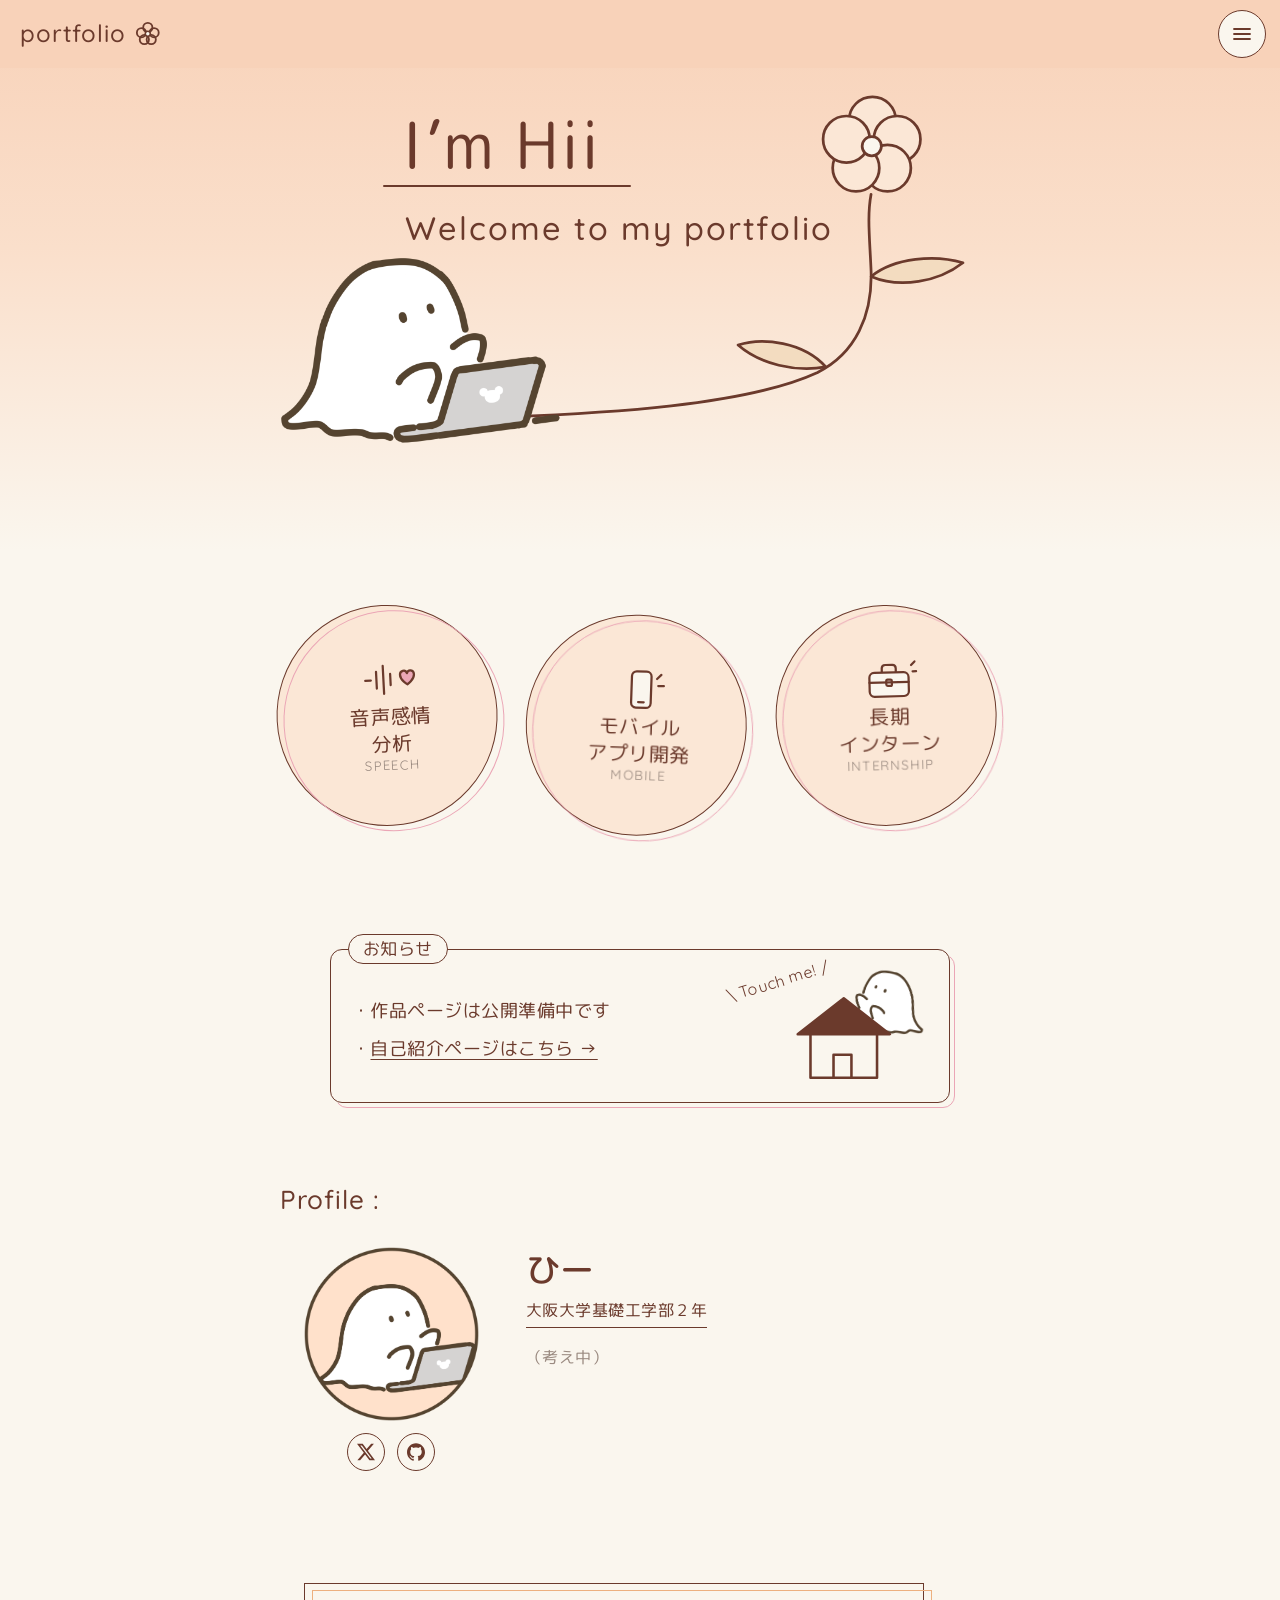
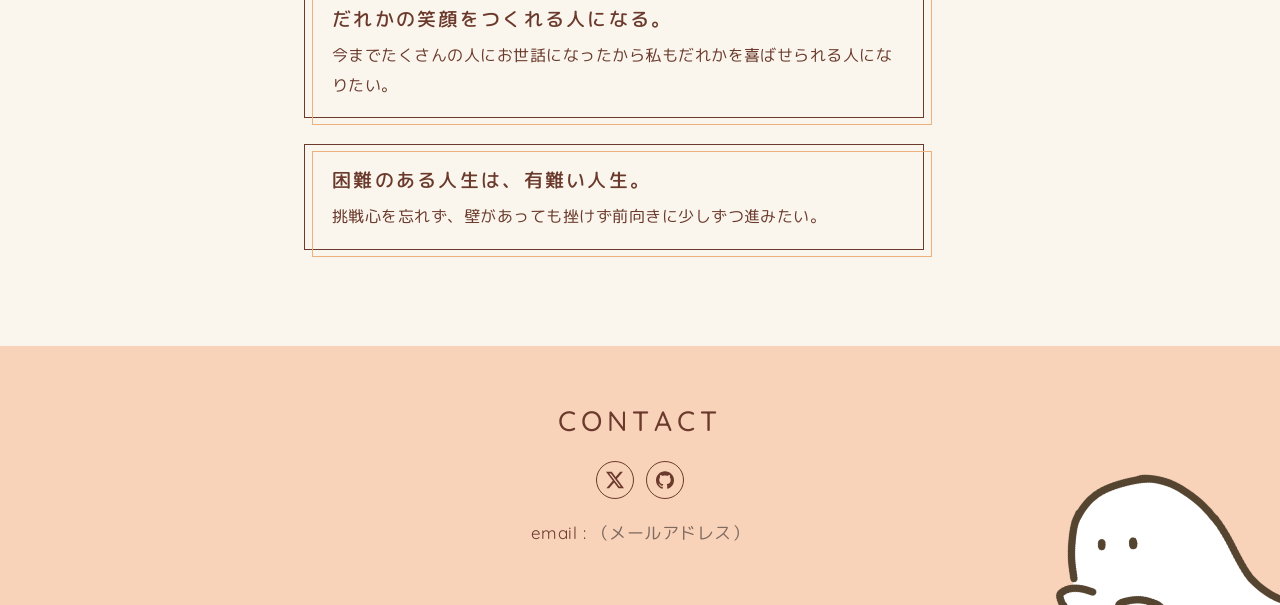
==== index.html @ 0ba8f060 "ポートフォリオサイトを追加" ====
<!doctype html>
<html lang="ja">
<head>
<meta charset="utf-8">
<meta name="viewport" content="width=device-width,initial-scale=1,viewport-fit=cover">
<title>Hii's portfolio</title>
<meta name="description" content="大学生ひーのポートフォリオです">
<link rel="preconnect" href="https://fonts.googleapis.com">
<link rel="preconnect" href="https://fonts.gstatic.com" crossorigin>
<link href="https://fonts.googleapis.com/css2?family=M+PLUS+Rounded+1c:wght@400;500&family=Quicksand:wght@400;500;700&display=swap" rel="stylesheet">
<link rel="stylesheet" href="css/style.css?v=20261107p">
</head>
<body>

<!-- ハンバーガーメニュー -->
<nav class="menu" aria-label="メニュー">
  <button class="menu-btn" type="button" aria-expanded="false" aria-controls="menu-list" aria-label="メニューを開く">
    <svg viewBox="0 0 24 24" aria-hidden="true"><path class="menu-btn-open" d="M4 7 H20 M4 12 H20 M4 17 H20"/><path class="menu-btn-close" d="M6 6 L18 18 M18 6 L6 18"/></svg>
  </button>
  <ul class="menu-list" id="menu-list" hidden>
    <li><a href="index.html" aria-current="page">Top</a></li>
    <li><a href="about.html">About me</a></li>
    <li class="menu-contact"><a href="#contact">Contact</a></li>
  </ul>
</nav>

<!-- ページトップ-->
<header class="page-top">
  <div class="topbar">
    <a class="title" href="index.html">portfolio
      <svg viewBox="0 0 24 24" aria-hidden="true"><g fill="none" stroke="#6B3A2C" stroke-width="1.6"><circle cx="12" cy="6.5" r="4"/><circle cx="17.5" cy="11" r="4"/><circle cx="15" cy="17" r="4"/><circle cx="9" cy="17" r="4"/><circle cx="6.5" cy="11" r="4"/></g><circle cx="12" cy="12" r="2.2" fill="#FAF6EE" stroke="#6B3A2C" stroke-width="1.4"/></svg>
    </a>
  </div>
  <div class="wrapper">
    <div class="page-top-box">
      <svg viewBox="0 0 525 300" aria-hidden="true">
        <!-- 茎 -->
        <path class="draw-line" pathLength="1" style="--d:1.6s;--w:.3s" d="M30 228 C 40 250, 80 258, 150 255 C 240 252, 340 246, 392 222 C 420 208, 432 180, 431 148 C 430 124, 428 108, 431 92"/>
        <!-- 葉 -->
        <path class="leaf" pathLength="1" style="--w:1.4s" d="M431 152 C 448 138, 478 136, 498 142 C 480 156, 452 161, 431 152 Z"/>
        <path class="leaf" pathLength="1" style="--w:1.15s" d="M398 218 C 382 200, 352 196, 334 202 C 350 216, 376 222, 398 218 Z"/>
        <!-- 花びら -->
        <circle class="petal" pathLength="1" style="--w:1.75s" cx="432" cy="38" r="17"/>
        <circle class="petal" pathLength="1" style="--w:1.9s" cx="450" cy="52" r="17"/>
        <circle class="petal" pathLength="1" style="--w:2.05s" cx="443" cy="73" r="17"/>
        <circle class="petal" pathLength="1" style="--w:2.2s" cx="420" cy="73" r="17"/>
        <circle class="petal" pathLength="1" style="--w:2.35s" cx="413" cy="52" r="17"/>
        <circle class="petal" pathLength="1" style="--w:2.55s;fill:#FAF6EE" cx="431.5" cy="57" r="7"/>
      </svg>
      <img class="top-ghost" src="images/ghost/normal_ghost.png" alt="パソコンをうつおばけ" width="924" height="614">
      <h1><span class="t1">I’m Hii</span> <span class="t2">Welcome to my portfolio</span></h1>
    </div>
  </div>
</header>

<main>
  <!-- 今やっていること -->
  <section aria-label="今やっていること">
    <div class="wrapper">
      <div class="rings">
        <div class="ring"><p><svg class="icon-in-circle" viewBox="0 0 40 28" aria-hidden="true"><path d="M3 14 H7 M11 8 V20 M16 4 V24 M21 10 V18"/><path d="M28 11 C28 8, 32 7, 33 10 C34 7, 38 8, 38 11 C38 15, 33 18, 33 18 C33 18, 28 15, 28 11 Z" class="filled-color"/></svg>音声感情<br>分析<small>SPEECH</small></p></div>
        <div class="ring"><p><svg class="icon-in-circle" viewBox="0 0 40 28" aria-hidden="true"><rect x="13" y="1" width="14" height="26" rx="3.5" class="filled-color"/><path d="M18 23 H22"/><path d="M31 6 L34 3 M32 11 H36"/></svg>モバイル<br>アプリ開発<small>MOBILE</small></p></div>
        <div class="ring"><p><svg class="icon-in-circle" viewBox="0 0 40 28" aria-hidden="true"><path d="M15 9 V6 C15 4.5, 16 3.5, 17.5 3.5 H22.5 C24 3.5, 25 4.5, 25 6 V9"/><rect x="6" y="9" width="28" height="17" rx="3.5" class="filled-color"/><path d="M6 16 H34"/><rect x="18" y="14" width="4" height="4.5" rx="1"/><path d="M36 4 L38.5 1.5 M37 8.5 H39.5"/></svg>長期<br><span class="order">インターン</span><small>INTERNSHIP</small></p></div>
      </div>
    </div>
  </section>

  <!-- お知らせ -->
  <div class="notice-wrap">
    <div class="wrapper">
      <aside class="notice" aria-label="お知らせ">
        <span class="notice-tag">お知らせ</span>
        <ul>
          <li>作品ページは公開準備中です</li>
          <li><a href="about.html">自己紹介ページはこちら →</a></li>
        </ul>
        <a class="house" href="about.html" aria-label="About me を見る">
          <em>\ Touch me! /</em>
          <img src="images/ghost/normal_withoutCP_ghost.png" alt="" width="835" height="614">
          <svg viewBox="0 0 100 80" aria-hidden="true">
            <!-- 家-->
            <path class="wall" d="M16 40 L16 74 L68 74 L68 40 Z"/>
            <path d="M6 40 L42 12 L78 40 Z" fill="#6B3A2C" stroke="#6B3A2C" stroke-width="2" stroke-linejoin="round"/>
            <g fill="none" stroke="#6B3A2C" stroke-width="2" stroke-linecap="round" stroke-linejoin="round">
              <path d="M16 40 L16 74 L68 74 L68 40"/>
              <path d="M34 74 L34 56 L48 56 L48 74"/>
            </g>
          </svg>
        </a>
      </aside>
    </div>
  </div>

  <!-- Profile -->
  <section aria-labelledby="pf">
    <div class="wrapper">
      <h2 class="label" id="pf">Profile :</h2>
      <div class="profile">
        <div class="avatar-col">
          <div class="avatar"><img src="images/ghost/icon_ghost.png" alt="" width="973" height="973"></div>
          <div class="icons">
            <a class="icon" href="#" aria-label="X"><svg viewBox="0 0 24 24" aria-hidden="true"><path d="M18.901 1.153h3.68l-8.04 9.19L24 22.846h-7.406l-5.8-7.584-6.638 7.584H.474l8.6-9.83L0 1.154h7.594l5.243 6.932ZM17.61 20.644h2.039L6.486 3.24H4.298Z"/></svg></a>
            <a class="icon" href="#" aria-label="GitHub"><svg viewBox="0 0 24 24" aria-hidden="true"><path d="M12 .297c-6.63 0-12 5.373-12 12 0 5.303 3.438 9.8 8.205 11.385.6.113.82-.258.82-.577 0-.285-.01-1.04-.015-2.04-3.338.724-4.042-1.61-4.042-1.61C4.422 18.07 3.633 17.7 3.633 17.7c-1.087-.744.084-.729.084-.729 1.205.084 1.838 1.236 1.838 1.236 1.07 1.835 2.809 1.305 3.495.998.108-.776.417-1.305.76-1.605-2.665-.3-5.466-1.332-5.466-5.93 0-1.31.465-2.38 1.235-3.22-.135-.303-.54-1.523.105-3.176 0 0 1.005-.322 3.3 1.23.96-.267 1.98-.399 3-.405 1.02.006 2.04.138 3 .405 2.28-1.552 3.285-1.23 3.285-1.23.645 1.653.24 2.873.12 3.176.765.84 1.23 1.91 1.23 3.22 0 4.61-2.805 5.625-5.475 5.92.42.36.81 1.096.81 2.22 0 1.606-.015 2.896-.015 3.286 0 .315.21.69.825.57C20.565 22.092 24 17.592 24 12.297c0-6.627-5.373-12-12-12"/></svg></a>
          </div>
        </div>
        <div class="name">
          <h2>ひー</h2>
          <span class="school-name">大阪大学基礎工学部２年</span>
          <p class="placeholder">（考え中）</p>
        </div>
      </div>
    </div>
  </section>

  <!-- Works (枠のみ用意した)
  <section aria-labelledby="wk">
    <div class="wrapper">
      <h2 class="label" id="wk">Works :</h2>
      <ul class="works">
        <li class="work"><a href="#">
          <div class="shot"><span>（スクショ）</span></div>
          <div class="tags"><span class="cat placeholder">（分野）</span></div>
          <h3 class="placeholder">（作品名）</h3>
          <p class="placeholder">（説明）</p>
          <div class="tags"><span class="placeholder">（使った技術）</span></div>
        </a></li>
        <li class="work"><a href="#">
          <div class="shot" style="--bg:#F6E6CF"><span>（スクショ）</span></div>
          <div class="tags"><span class="cat placeholder">（分野）</span></div>
          <h3 class="placeholder">（作品名）</h3>
          <p class="placeholder">（説明）</p>
          <div class="tags"><span class="placeholder">（使った技術）</span></div>
        </a></li>
        <li class="work"><a href="#">
          <div class="shot" style="--bg:#F3E1E1"><span>（スクショ）</span></div>
          <div class="tags"><span class="cat placeholder">（分野）</span></div>
          <h3 class="placeholder">（作品名）</h3>
          <p class="placeholder">（説明）</p>
          <div class="tags"><span class="placeholder">（使った技術）</span></div>
        </a></li>
      </ul>
      <div class="more"><a href="#">ぜんぶ見る →</a></div>
    </div>
  </section>
  -->

  <!-- 大切にしていること -->
  <section class="beliefs-section" aria-label="大切にしていること">
    <div class="wrapper">
      <div class="beliefs">
        <div class="box"><h3>だれかの笑顔をつくれる人になる。</h3><p>今までたくさんの人にお世話になったから私もだれかを喜ばせられる人になりたい。</p></div>
        <div class="box"><h3>困難のある人生は、有難い人生。</h3><p>挑戦心を忘れず、壁があっても挫けず前向きに少しずつ進みたい。</p></div>
        <span class="scroll-sign" aria-hidden="true">scroll</span>
      </div>
    </div>
  </section>
</main>

<!-- CONTACT-->
<footer class="contact" id="contact">
  <div class="wrapper">
    <h2>CONTACT</h2>
    <div class="icons">
      <a class="icon" href="#" aria-label="X"><svg viewBox="0 0 24 24" aria-hidden="true"><path d="M18.901 1.153h3.68l-8.04 9.19L24 22.846h-7.406l-5.8-7.584-6.638 7.584H.474l8.6-9.83L0 1.154h7.594l5.243 6.932ZM17.61 20.644h2.039L6.486 3.24H4.298Z"/></svg></a>
      <a class="icon" href="#" aria-label="GitHub"><svg viewBox="0 0 24 24" aria-hidden="true"><path d="M12 .297c-6.63 0-12 5.373-12 12 0 5.303 3.438 9.8 8.205 11.385.6.113.82-.258.82-.577 0-.285-.01-1.04-.015-2.04-3.338.724-4.042-1.61-4.042-1.61C4.422 18.07 3.633 17.7 3.633 17.7c-1.087-.744.084-.729.084-.729 1.205.084 1.838 1.236 1.838 1.236 1.07 1.835 2.809 1.305 3.495.998.108-.776.417-1.305.76-1.605-2.665-.3-5.466-1.332-5.466-5.93 0-1.31.465-2.38 1.235-3.22-.135-.303-.54-1.523.105-3.176 0 0 1.005-.322 3.3 1.23.96-.267 1.98-.399 3-.405 1.02.006 2.04.138 3 .405 2.28-1.552 3.285-1.23 3.285-1.23.645 1.653.24 2.873.12 3.176.765.84 1.23 1.91 1.23 3.22 0 4.61-2.805 5.625-5.475 5.92.42.36.81 1.096.81 2.22 0 1.606-.015 2.896-.015 3.286 0 .315.21.69.825.57C20.565 22.092 24 17.592 24 12.297c0-6.627-5.373-12-12-12"/></svg></a>
    </div>
    <p class="mail">email : <span class="placeholder">（メールアドレス）</span></p>
  </div>
  <img class="contact-ghost" src="images/ghost/normal_withoutCP_ghost.png" alt="" width="835" height="614">
</footer>

<script src="js/scroll-hidden.js"></script>
<script src="js/menu.js"></script>
</body>
</html>
---- css/style.css ----
/* 共通 */
:root {
  color-scheme: light;

  --paper: #FAF6EE;
  --peach-soft: #FBE7D6;
  --beige: #F2E2C8;
  --top: #F8D2B9;
  --text: #6B3A2C;
  --mute: #9A8A80;
  --orange: #EDB07F;
  --pink: #EBA6B6;

  --f-jp: "M PLUS Rounded 1c", "Hiragino Sans", "Yu Gothic", system-ui, sans-serif;
  --f-latin: "Quicksand", var(--f-jp);

  --bar-h: 68px;
  --bar-fs: clamp(18px, calc(13px + 1.4vw), 24px);
}

* {
  box-sizing: border-box;
}

html {
  scroll-padding-top: var(--bar-h);
  scrollbar-width: none;
}
html::-webkit-scrollbar {
  display: none;
}

body {
  margin: 0;
  background: var(--paper);
  color: var(--text);
  font-family: var(--f-jp);
  font-size: 16px;
  line-height: 1.9;
  letter-spacing: .03em;
}

a {
  color: inherit;
}

img {
  max-width: 100%;
  height: auto;
}

:focus-visible {
  outline: 2px solid var(--text);
  outline-offset: 4px;
  border-radius: 4px;
}

.wrapper {
  max-width: 760px;
  margin: 0 auto;
  padding-left: max(20px, env(safe-area-inset-left, 0px));
  padding-right: max(20px, env(safe-area-inset-right, 0px));
}

section {
  padding-block: 56px;
}
@media (max-width: 600px) {
  section {
    padding-block: 36px;
  }
}

.label {
  margin: 0 0 22px;
  font-family: var(--f-latin);
  font-weight: 500;
  font-size: 26px;
  color: var(--text);
  letter-spacing: .04em;
}
@media (max-width: 1024px) {
  #pf,
  #hs,
  #it,
  #hb {
    padding-left: 12px;
  }
}

/* 仮 */
.placeholder {
  color: var(--mute);
}


.topbar {
  position: fixed;
  top: 0;
  left: 0;
  right: 0;
  z-index: 15;
  height: var(--bar-h);
  display: flex;
  align-items: center;
  padding-left: max(20px, env(safe-area-inset-left, 0px));
  padding-right: max(20px, env(safe-area-inset-right, 0px));
  background: var(--bar-bg, var(--paper));
}

.title {
  display: inline-flex;
  align-items: center;
  gap: .33em;
  font-family: var(--f-latin);
  font-size: var(--bar-fs);
  font-weight: 500;
  color: var(--text);
  text-decoration: none;
  letter-spacing: .04em;
}
.title svg {
  width: 1.15em;
  height: 1.15em;
}

.back-button {
  display: inline-block;
  margin: 0;
  font-family: var(--f-latin);
  font-size: var(--bar-fs);
  font-weight: 500;
  color: var(--text);
  text-decoration: none;
}
.back-button span {
  margin-right: .45em;
}


/* ハンバーガーメニュー */
.menu {
  position: fixed;
  top: max(10px, env(safe-area-inset-top, 0px));
  right: max(14px, env(safe-area-inset-right, 0px));
  z-index: 20;
}

.menu-btn {
  display: grid;
  place-items: center;
  width: 48px;
  height: 48px;
  padding: 0;
  border: 1.5px solid var(--text);
  border-radius: 50%;
  background: var(--paper);
  color: var(--text);
  cursor: pointer;
}
.menu-btn svg {
  width: 24px;
  height: 24px;
  fill: none;
  stroke: currentColor;
  stroke-width: 1.8;
  stroke-linecap: round;
}
.menu-btn .menu-btn-close,
.menu-btn[aria-expanded="true"] .menu-btn-open {
  display: none;
}
.menu-btn[aria-expanded="true"] .menu-btn-close {
  display: inline;
}

.menu-list {
  position: absolute;
  right: 0;
  top: calc(100% + 12px);
  min-width: 200px;
  margin: 0;
  padding: 12px 0;
  list-style: none;
  background: var(--paper);
  border: 1.5px solid var(--text);
}
.menu-list::after {
  content: "";
  position: absolute;
  inset: 0;
  z-index: -1;
  border: 1.5px solid var(--pink);
  translate: 7px 6px;
  pointer-events: none;
}
.menu-list a {
  display: block;
  padding: 8px 24px;
  font-family: var(--f-latin);
  font-size: 19px;
  font-weight: 500;
  color: var(--text);
  text-decoration: none;
  letter-spacing: .06em;
}
.menu-list a:hover {
  background: var(--peach-soft);
}
.menu-list a[aria-current="page"] {
  text-decoration: underline;
  text-underline-offset: 6px;
}
.menu-contact {
  margin-top: 8px;
  padding-top: 8px;
  border-top: 1px dashed var(--text);
}

/* アイコン */
.icons {
  display: flex;
  gap: 12px;
  justify-content: center;
  margin-top: 12px;
}
.icon {
  width: 38px;
  height: 38px;
  display: grid;
  place-items: center;
  border: 1.5px solid var(--text);
  border-radius: 50%;
  text-decoration: none;
}
.icon svg {
  width: 18px;
  height: 18px;
  fill: var(--text);
}

/* scroll。*/
.scroll-sign {
  display: none;
  writing-mode: vertical-rl;
  align-items: center;
  gap: 6px;
  font-family: var(--f-latin);
  font-size: 14px;
  color: var(--text);
  letter-spacing: .2em;
}
.scroll-sign.is-end {
  visibility: hidden;
}
.scroll-sign::after {
  content: "";
  width: 12px;
  height: 60px;
  background: no-repeat center / 100% 100% url("data:image/svg+xml,%3Csvg xmlns='http://www.w3.org/2000/svg' viewBox='0 0 12 60'%3E%3Cpath d='M6 1 V58 M1 52 L6 58 L11 52' fill='none' stroke='%236B3A2C' stroke-width='1.5' stroke-linecap='round' stroke-linejoin='round'/%3E%3C/svg%3E");
}
@media (max-width: 1024px) {
  .scroll-sign {
    display: flex;
    position: fixed;
    right: max(14px, env(safe-area-inset-right, 0px));
    bottom: max(16px, env(safe-area-inset-bottom, 0px));
    z-index: 10;
    pointer-events: none;
  }
}

/* CONTACT */
.contact {
  position: relative;
  overflow: hidden;
  padding-block: 48px 56px;
  background: var(--top);
  text-align: center;
}
.contact h2 {
  margin: 0 0 14px;
  font-family: var(--f-latin);
  font-weight: 500;
  font-size: 28px;
  color: var(--text);
  letter-spacing: .18em;
}
.contact .icons {
  margin: 0 0 18px;
}
.contact .mail {
  margin: 0;
  font-family: var(--f-latin);
  font-size: 17px;
  color: var(--text);
}
.contact .mail .placeholder {
  color: #7E6A5F;
}
/* 右下のおばけ */
.contact-ghost {
  position: absolute;
  right: -34px;
  bottom: 0;
  width: clamp(144px, 29vw, 276px);
  height: auto;
  translate: 0 34%;
  scale: -1 1;
  rotate: -20deg;
  transform-origin: 50% 100%;
  pointer-events: none;
}

/* トップ画面 */

/* ページトップ */
.page-top {
  --bar-bg: var(--top);
  padding-block: var(--bar-h) 72px;
  background: linear-gradient(180deg, var(--top) 0%, #FADFCB 45%, var(--paper) 100%);
}

.page-top-box {
  container-type: inline-size;
  position: relative;
  width: 100%;
  aspect-ratio: 525 / 300;
}
.page-top-box svg {
  position: absolute;
  inset: 0;
  width: 100%;
  height: 100%;
  overflow: visible;
}
.page-top-box .top-ghost {
  position: absolute;
  left: 0;
  top: 46%;
  width: 39%;
}

.page-top-box h1 {
  position: absolute;
  inset: 0;
  margin: 0;
  font-family: var(--f-latin);
  font-weight: 500;
  color: var(--text);
  pointer-events: none;
}
.page-top-box h1 span {
  position: absolute;
  white-space: nowrap;
  line-height: 1;
}
.page-top-box .t1 {
  left: 17%;
  top: 11%;
  font-family: var(--f-jp);
  font-weight: 400;
  font-size: 9cqw;
  letter-spacing: .02em;
  color: var(--text);
}
/* I’m Hii の下線 */
.page-top-box .t1::after {
  content: "";
  position: absolute;
  left: -.3em;
  right: -.45em;
  bottom: -.14em;
  height: max(2px, .035em);
  border-radius: 999px;
  background: var(--text);
  transform-origin: left;
}
.page-top-box .t2 {
  left: 17.4%;
  top: 35%;
  font-size: 4.5cqw;
  letter-spacing: .06em;
  color: var(--text);
}

.draw-line {
  fill: none;
  stroke: var(--text);
  stroke-width: 2;
  stroke-linecap: round;
  stroke-linejoin: round;
}
.petal,
.leaf {
  stroke: var(--text);
  stroke-width: 2;
  stroke-linejoin: round;
}
.petal {
  fill: var(--peach-soft);
}
.leaf {
  fill: #F3DCC0;
}

/* 線→花→下線のアニメーション（1回だけ）。--w=開始、--d=長さ は HTML 側 */
@media (prefers-reduced-motion: no-preference) {
  .draw-line,
  .petal,
  .leaf {
    stroke-dasharray: 1 2; /* すき間を長くして端の点を出さない */
    stroke-dashoffset: 1.02;
    visibility: hidden;
  }
  .draw-line {
    animation:
      show 0s var(--w, 0s) forwards,
      draw var(--d, 1.2s) cubic-bezier(.45, .05, .3, 1) var(--w, 0s) forwards;
  }
  .leaf {
    fill-opacity: 0;
    animation:
      show 0s var(--w) forwards,
      draw .5s ease var(--w) forwards,
      undash 0s calc(var(--w) + .5s) forwards,
      fillin .8s ease calc(var(--w) + .35s) forwards;
  }
  .petal {
    fill-opacity: 0;
    transform-box: fill-box;
    transform-origin: center;
    scale: .6;
    animation:
      show 0s var(--w) forwards,
      draw .5s ease var(--w) forwards,
      undash 0s calc(var(--w) + .5s) forwards,
      fillin .8s ease calc(var(--w) + .3s) forwards,
      pop .9s cubic-bezier(.3, 1.6, .5, 1) var(--w) forwards;
  }
  .page-top-box .t1::after {
    scale: 0 1;
    animation: underline .6s cubic-bezier(.45, .05, .3, 1) 3.2s forwards;
  }
}
@keyframes show      { to { visibility: visible; } }
@keyframes draw      { to { stroke-dashoffset: 0; } }
@keyframes undash    { to { stroke-dasharray: none; } }
@keyframes fillin    { to { fill-opacity: 1; } }
@keyframes pop       { to { scale: 1; } }
@keyframes underline { to { scale: 1 1; } }

/* やっていること */
.rings {
  display: grid;
  grid-template-columns: repeat(3, minmax(0, 1fr));
  gap: clamp(10px, 3vw, 28px);
}

.ring {
  position: relative;
  aspect-ratio: 1;
  display: grid;
  place-items: center;
  padding: 6%;
  text-align: center;
}
.ring:nth-child(1) { rotate: -3deg; }
.ring:nth-child(2) { rotate: 2deg; translate: 0 10px; }
.ring:nth-child(3) { rotate: -1.5deg; }

.ring::before,
.ring::after {
  content: "";
  position: absolute;
  inset: 0;
  border-radius: 50%;
}
.ring::before {
  border: 1.5px solid var(--text);
  background: var(--peach-soft);
  translate: -1.5% -1%;
}
.ring::after {
  border: 1.5px solid var(--pink);
  translate: 1.5% 1.5%;
}

.ring p {
  position: relative;
  width: 100%;
  margin: 0;
  font-family: var(--f-jp);
  font-size: clamp(14px, 3.9vw, 20px);
  line-height: 1.35;
  color: var(--text);
}
.ring .order {
  white-space: nowrap;
}
.ring small {
  display: block;
  font-family: var(--f-latin);
  font-size: .66em;
  color: var(--mute);
  letter-spacing: .1em;
}

.icon-in-circle {
  display: block;
  width: clamp(26px, 8vw, 56px);
  margin: 0 auto 4px;
  overflow: visible;
  fill: none;
  stroke: var(--text);
  stroke-width: 1.6;
  stroke-linecap: round;
  stroke-linejoin: round;
}
.icon-in-circle .filled-color {
  fill: var(--paper);
}
.ring:nth-child(1) .filled-color {
  fill: var(--pink); /* ハート */
}

/* お知らせ */
.notice-wrap {
  padding-block: clamp(40px, 8vw, 64px) 16px;
}

.notice {
  position: relative;
  max-width: 620px;
  display: flex;
  align-items: center;
  gap: 16px;
  margin: 0 auto;
  padding: 26px 22px 18px;
  background: var(--paper);
}
.notice::before,
.notice::after {
  content: "";
  position: absolute;
  inset: 0;
  border-radius: 12px;
  pointer-events: none;
}
.notice::before {
  border: 1.5px solid var(--text);
}
.notice::after {
  z-index: -1;
  border: 1.5px solid var(--pink);
  translate: 5px 5px;
}

.notice-tag {
  position: absolute;
  left: 18px;
  top: -15px;
  padding: 0 14px;
  background: var(--paper);
  border: 1.5px solid var(--text);
  border-radius: 999px;
  font-family: var(--f-jp);
  font-size: 17px;
  color: var(--text);
  line-height: 28px;
}

.notice ul {
  display: grid;
  gap: 4px;
  margin: 0;
  padding: 0;
  list-style: none;
  font-family: var(--f-jp);
  font-size: 18px;
  color: var(--text);
}
.notice li {
  display: flex;
}
.notice li::before {
  content: "・";
  flex: none;
  color: var(--text);
}
.notice ul a {
  color: var(--text);
  text-underline-offset: 4px;
}

/* 家 */
.house {
  position: relative;
  isolation: isolate;
  flex: none;
  width: clamp(96px, 16vw, 128px);
  margin: 8px 10px 0 auto;
  color: var(--text);
  text-decoration: none;
}
.house svg {
  display: block;
  width: 100%;
}
.house .wall {
  fill: var(--paper);
}
.house img {
  position: absolute;
  left: 38%;
  top: -12%;
  z-index: -1;
  width: 68%;
  scale: -1 1;
  rotate: 6deg;
  transition: translate .3s;
}
.house:hover img {
  translate: 0 -4px;
}
/* Touch me! */
.house em {
  position: absolute;
  right: calc(100% - 40px);
  top: -16%;
  font-style: normal;
  font-family: var(--f-latin);
  font-size: 16px;
  white-space: nowrap;
  rotate: -17deg;
}

@media (max-width: 640px) {
  .house {
    margin-top: 18px;
  }
  .house em {
    right: -8px;
    top: -40px;
    rotate: 6deg;
  }
}
@media (max-width: 520px) {
  .notice {
    gap: 8px;
    padding: 26px 14px 16px 16px;
  }
  .notice ul {
    font-size: 16px;
  }
  .house {
    width: 92px;
    margin-right: 4px;
  }
}

/* Profile */
.profile {
  position: relative;
  display: grid;
  grid-template-columns: minmax(0, 26%) minmax(0, 1fr);
  gap: 20px 7%;
  align-items: start;
  padding-inline: clamp(8px, 3vw, 24px);
}
.avatar {
  position: relative;
  aspect-ratio: 1;
}
.avatar img {
  position: absolute;
  inset: 0;
  width: 100%;
  height: 100%;
}

.name {
  grid-column: 2;
  grid-row: 1;
}
.name h2 {
  margin: 0;
  font-family: var(--f-jp);
  font-weight: 500;
  font-size: 34px;
  color: var(--text);
  line-height: 1.3;
}
.name .school-name {
  display: inline-block;
  margin: 4px 0 14px;
  padding-bottom: 2px;
  border-bottom: 1.5px solid var(--text);
  font-family: var(--f-jp);
  color: var(--text);
}
.name p {
  margin: 0;
  max-width: 30em;
}

@media (max-width: 520px) {
  .profile {
    grid-template-columns: minmax(0, 1fr);
  }
  .avatar-col {
    width: 132px;
    justify-self: center;
  }
  .name {
    grid-column: 1;
    grid-row: auto;
  }
}

/* Works*/
.works {
  display: grid;
  grid-template-columns: repeat(3, minmax(0, 1fr));
  gap: 36px clamp(16px, 3vw, 28px);
  margin: 0;
  padding: 0;
  list-style: none;
}
@media (max-width: 600px) {
  .works {
    grid-template-columns: minmax(0, 1fr);
    gap: 40px;
  }
}
.work a {
  display: grid;
  gap: 12px;
  color: inherit;
  text-decoration: none;
}
.shot {
  position: relative;
  aspect-ratio: 16 / 10;
}
.shot::after {
  content: "";
  position: absolute;
  inset: 0;
  border: 1.5px solid var(--pink);
  translate: 7px 7px;
  transition: translate .25s;
}
.work a:hover .shot::after {
  translate: 4px 4px;
}
.shot span,
.shot img {
  position: absolute;
  inset: 0;
  z-index: 1;
  width: 100%;
  height: 100%;
  object-fit: cover;
  border: 1.5px solid var(--text);
  background: var(--bg, var(--peach-soft));
}
.shot span {
  display: grid;
  place-items: center;
  font-size: 12px;
  color: var(--mute);
}
.work h3 {
  margin: 0;
  font-family: var(--f-jp);
  font-weight: 500;
  font-size: 19px;
  color: var(--text);
  line-height: 1.5;
}
.work p {
  margin: 0;
  font-size: 13.5px;
  line-height: 1.7;
}
.tags {
  display: flex;
  flex-wrap: wrap;
  gap: 6px;
}
.tags span {
  padding: 0 9px;
  background: #EFE3D6;
  border-radius: 6px;
  font-size: 11.5px;
  letter-spacing: .06em;
}
.tags .cat {
  background: transparent;
  border: 1px solid var(--text);
  border-radius: 999px;
}
.more {
  display: flex;
  justify-content: flex-end;
  margin-top: 28px;
}
.more a {
  padding-bottom: 1px;
  border-bottom: 1.5px solid var(--text);
  font-family: var(--f-latin);
  font-size: 14px;
  color: var(--text);
  text-decoration: none;
}

/* 大切にしていること */
.beliefs-section {
  padding-bottom: 96px;
}
@media (max-width: 600px) {
  .beliefs-section {
    padding-bottom: 64px;
  }
}

.beliefs {
  position: relative;
  display: grid;
  gap: 26px;
  padding-inline: clamp(8px, 3vw, 24px);
}
.box {
  position: relative;
  max-width: 620px;
  padding: 18px 28px;
}
.box::before,
.box::after {
  content: "";
  position: absolute;
  inset: 0;
}
.box::before {
  border: 1.5px solid var(--text);
}
.box::after {
  border: 1.5px solid var(--orange);
  translate: 8px 7px;
}
.box h3 {
  position: relative;
  margin: 0;
  font-family: var(--f-jp);
  font-weight: 500;
  font-size: 19px;
  color: var(--text);
  letter-spacing: .12em;
}
.box p {
  position: relative;
  margin: 4px 0 0;
  font-size: 15.5px;
}

/* About me ページ*/
.about {
  --a-soft: #F7EDDC;
  --a-line: #E0C49C;
}
.about section {
  padding-block: 72px;
}
.about .contact {
  background: linear-gradient(180deg, #EBD5B3, #E3C79E);
}

/* 見出し */
.about-head {
  --bar-bg: var(--beige);
  padding-block: var(--bar-h) 64px;
  background: linear-gradient(180deg, var(--beige) 0%, var(--beige) 58%, var(--paper) 100%);
}

.about-box {
  container-type: inline-size;
  position: relative;
  width: 100%;
  aspect-ratio: 610 / 370;
}
.about-box img {
  position: absolute;
  left: -4%;
  top: -1%;
  width: 51%;
}
.about-box svg {
  position: absolute;
  inset: 0;
  width: 100%;
  height: 100%;
  overflow: visible;
}
.about-box .aboutme-underline {
  fill: none;
  stroke: #C08458;
  stroke-width: 12;
  stroke-linecap: round;
}

.about-box h1 {
  position: absolute;
  inset: 0;
  margin: 0;
  font-family: var(--f-latin);
  font-weight: 700;
  color: var(--text);
  pointer-events: none;
}
.about-box h1 span {
  position: absolute;
  font-size: 13cqw;
  line-height: 1;
  letter-spacing: .06em;
  -webkit-text-stroke: 2.2cqw #fff; /* 白のふちどり */
  paint-order: stroke;
}
.about-box .a1 {
  left: 52%;
  top: 10%;
}
.about-box .a2 {
  left: 62%;
  top: 50%;
}

/* ひとこと */
.about-lead {
  position: relative;
  width: fit-content;
  max-width: calc(100% - 40px);
  margin: 0 auto;
  padding: 0 1.4em;
  text-align: center;
  font-family: var(--f-jp);
  font-weight: 400;
  font-size: 18px;
  line-height: 2;
  letter-spacing: .1em;
  color: var(--text);
}
.about-lead::before,
.about-lead::after {
  content: '"';
  position: absolute;
  font-family: var(--f-latin);
  font-weight: 700;
  font-size: 1.8em;
  line-height: 1;
  color: #D8B45E;
}
.about-lead::before {
  left: .2em;
  top: 0;
}
.about-lead::after {
  right: .2em;
  bottom: -.15em;
}
/* ひとことの折り返し関係 */
.about-lead span {
  display: inline-block;
}
@media (min-width: 760px) {
  .about-lead br {
    display: none;
  }
}

/* hobby */
.photos {
  display: flex;
  flex-wrap: wrap;
  justify-content: center;
  gap: 34px clamp(16px, 4vw, 36px);
  margin: 0;
  padding: 18px 0 0;
  list-style: none;
}
.photo {
  width: calc((100% - 2 * clamp(16px, 4vw, 36px)) / 3);
}
.photo figure {
  position: relative;
  margin: 0;
  padding: 10px 10px 6px;
  background: #fff;
  box-shadow: 0 2px 6px rgba(107, 58, 44, .12);
}
.photo:nth-child(1) figure { rotate: -3deg; }
.photo:nth-child(2) figure { rotate: 2deg; translate: 0 8px; }
.photo:nth-child(3) figure { rotate: -1.5deg; }

.photo figure::before {
  content: "";
  position: absolute;
  left: 50%;
  top: -12px;
  width: 42%;
  height: 24px;
  translate: -50% 0;
  rotate: -4deg;
  background: rgba(237, 176, 127, .45);
  border-left: 1px dashed rgba(255, 255, 255, .7);
  border-right: 1px dashed rgba(255, 255, 255, .7);
}
.photo:nth-child(2) figure::before {
  rotate: 5deg;
  background: rgba(224, 196, 156, .6);
}

.picture {
  position: relative;
  aspect-ratio: 4 / 3;
  overflow: hidden;
  background: var(--a-soft, #F7EDDC);
}
.picture span {
  position: absolute;
  inset: 0;
  display: grid;
  place-items: center;
  font-size: 13px;
  color: var(--mute);
}
.picture img {
  display: block;
  width: 100%;
  height: 100%;
  object-fit: cover;
}
.photo figcaption {
  margin-top: 6px;
  text-align: center;
  font-family: var(--f-jp);
  font-size: 15px;
  line-height: 1.6;
}

/* history */
.history {
  display: flex;
  flex-wrap: wrap;
  justify-content: center;
  gap: 54px clamp(14px, 3.5vw, 30px);
  margin: 0;
  padding: 16px 0 0;
  list-style: none;
}
.memo {
  position: relative;
  width: calc((100% - 2 * clamp(14px, 3.5vw, 30px)) / 3);
  min-height: 140px;
  padding: 28px 20px 24px;
  background: var(--m, #FBF3E4);
  box-shadow: 0 2px 6px rgba(107, 58, 44, .12);
  text-align: center;
  font-family: var(--f-jp);
  font-size: 16px;
  line-height: 1.6;
}
.memo:nth-child(1) { rotate: -2deg; }
.memo:nth-child(2) { --m: #F7E6D2; rotate: 1.5deg; translate: 0 8px; }
.memo:nth-child(3) { --m: #FFF8EC; rotate: -1deg; }
.memo:nth-child(4) { --m: #F4E3C9; rotate: 2deg; }
.memo:nth-child(5) { --m: #FBEBDD; rotate: -2.5deg; translate: 0 6px; }

.memo::before {
  content: "";
  position: absolute;
  left: -10px;
  top: -6px;
  width: 58px;
  height: 20px;
  rotate: -35deg;
  background: rgba(237, 176, 127, .45);
  border-left: 1px dashed rgba(255, 255, 255, .7);
  border-right: 1px dashed rgba(255, 255, 255, .7);
}
.memo:nth-child(even)::before {
  left: auto;
  right: -10px;
  rotate: 35deg;
  background: rgba(224, 196, 156, .6);
}

.memo b {
  display: inline-block;
  margin-bottom: 8px;
  padding: 0 10px;
  border: 1.5px solid var(--text);
  border-radius: 999px;
  font-family: var(--f-latin);
  font-weight: 500;
  font-size: 15px;
  color: var(--text);
  letter-spacing: .06em;
}
.memo b.placeholder {
  color: var(--mute);
}
.memo span {
  display: block;
}

@media (max-width: 600px) {
  .history {
    row-gap: 40px;
  }
  .memo {
    width: calc((100% - clamp(14px, 3.5vw, 30px)) / 2);
    min-height: 120px;
    padding: 24px 14px 20px;
    font-size: 15px;
  }
}
@media (min-width: 860px) {
  .history {
    margin-inline: -30px;
    column-gap: 60px;
  }
  .memo {
    width: calc((100% - 120px) / 3);
  }
}

/* learning list */
.interest {
  display: flex;
  flex-wrap: wrap;
  justify-content: center;
  gap: 34px clamp(16px, 4vw, 36px);
  margin: 0;
  padding: 22px 0 0;
  list-style: none;
}
.card {
  position: relative;
  width: calc((100% - 2 * clamp(16px, 4vw, 36px)) / 3);
  aspect-ratio: 8 / 5;
  display: grid;
  place-items: center;
  padding: 22px 20px 10px;
  border-radius: 8px;
  text-align: center;
  background:
    linear-gradient(var(--orange), var(--orange)) 0 22px / 100% 1.5px no-repeat,
    repeating-linear-gradient(180deg, transparent 0 23px, var(--a-line, #E0C49C) 23px 24px) 0 22px / 100% calc(100% - 22px) no-repeat,
    #FFFBF3;
  box-shadow: 0 2px 6px rgba(107, 58, 44, .12);
}
.card:nth-child(1) { rotate: -2deg; }
.card:nth-child(2) { rotate: 1.5deg; translate: 0 8px; }
.card:nth-child(3) { rotate: -1deg; }

.card::before {
  content: "";
  position: absolute;
  left: 12px;
  top: 12px;
  width: 11px;
  height: 11px;
  border-radius: 50%;
  background: var(--paper);
  box-shadow: inset 0 1px 2px rgba(107, 58, 44, .25);
}
.card p {
  position: relative;
  margin: 0;
  white-space: nowrap;
  font-family: var(--f-jp);
  font-size: clamp(15px, 3.4vw, 17px);
  line-height: 1.6;
  color: var(--text);
}
@media (max-width: 600px) {
  .card {
    width: calc((100% - clamp(16px, 4vw, 36px)) / 2);
  }
}

/* learning-listのリング */
.ring-image {
  position: absolute;
  left: -4px;
  top: -16px;
  width: 40px;
  height: 40px;
  overflow: visible;
  pointer-events: none;
}
.ring-image circle {
  fill: none;
  stroke: var(--text);
  stroke-width: 2;
  stroke-linecap: round;
}
.ring-image .joint {
  fill: none;
  stroke: var(--text);
  stroke-width: 1.6;
  stroke-linecap: round;
}

/* 長所 */
.motto h2 {
  display: inline-block;
  margin: 0 0 18px;
  padding-bottom: 6px;
  padding-right: 3em;
  border-bottom: 1.5px solid var(--text);
  font-family: var(--f-jp);
  font-weight: 500;
  font-size: 22px;
  color: var(--text);
  letter-spacing: .14em;
}
.motto p {
  margin: 0;
  max-width: 34em;
}

@media (max-width: 600px) {
  .about section {
    padding-block: 48px;
  }
  .about-lead {
    font-size: 16px;
  }
  .photo {
    width: calc((100% - clamp(16px, 4vw, 36px)) / 2);
  }
}
/* レスポンシブ対応 */
@media (max-width: 480px) {
  .photo {
    width: min(82%, 320px);
  }
}
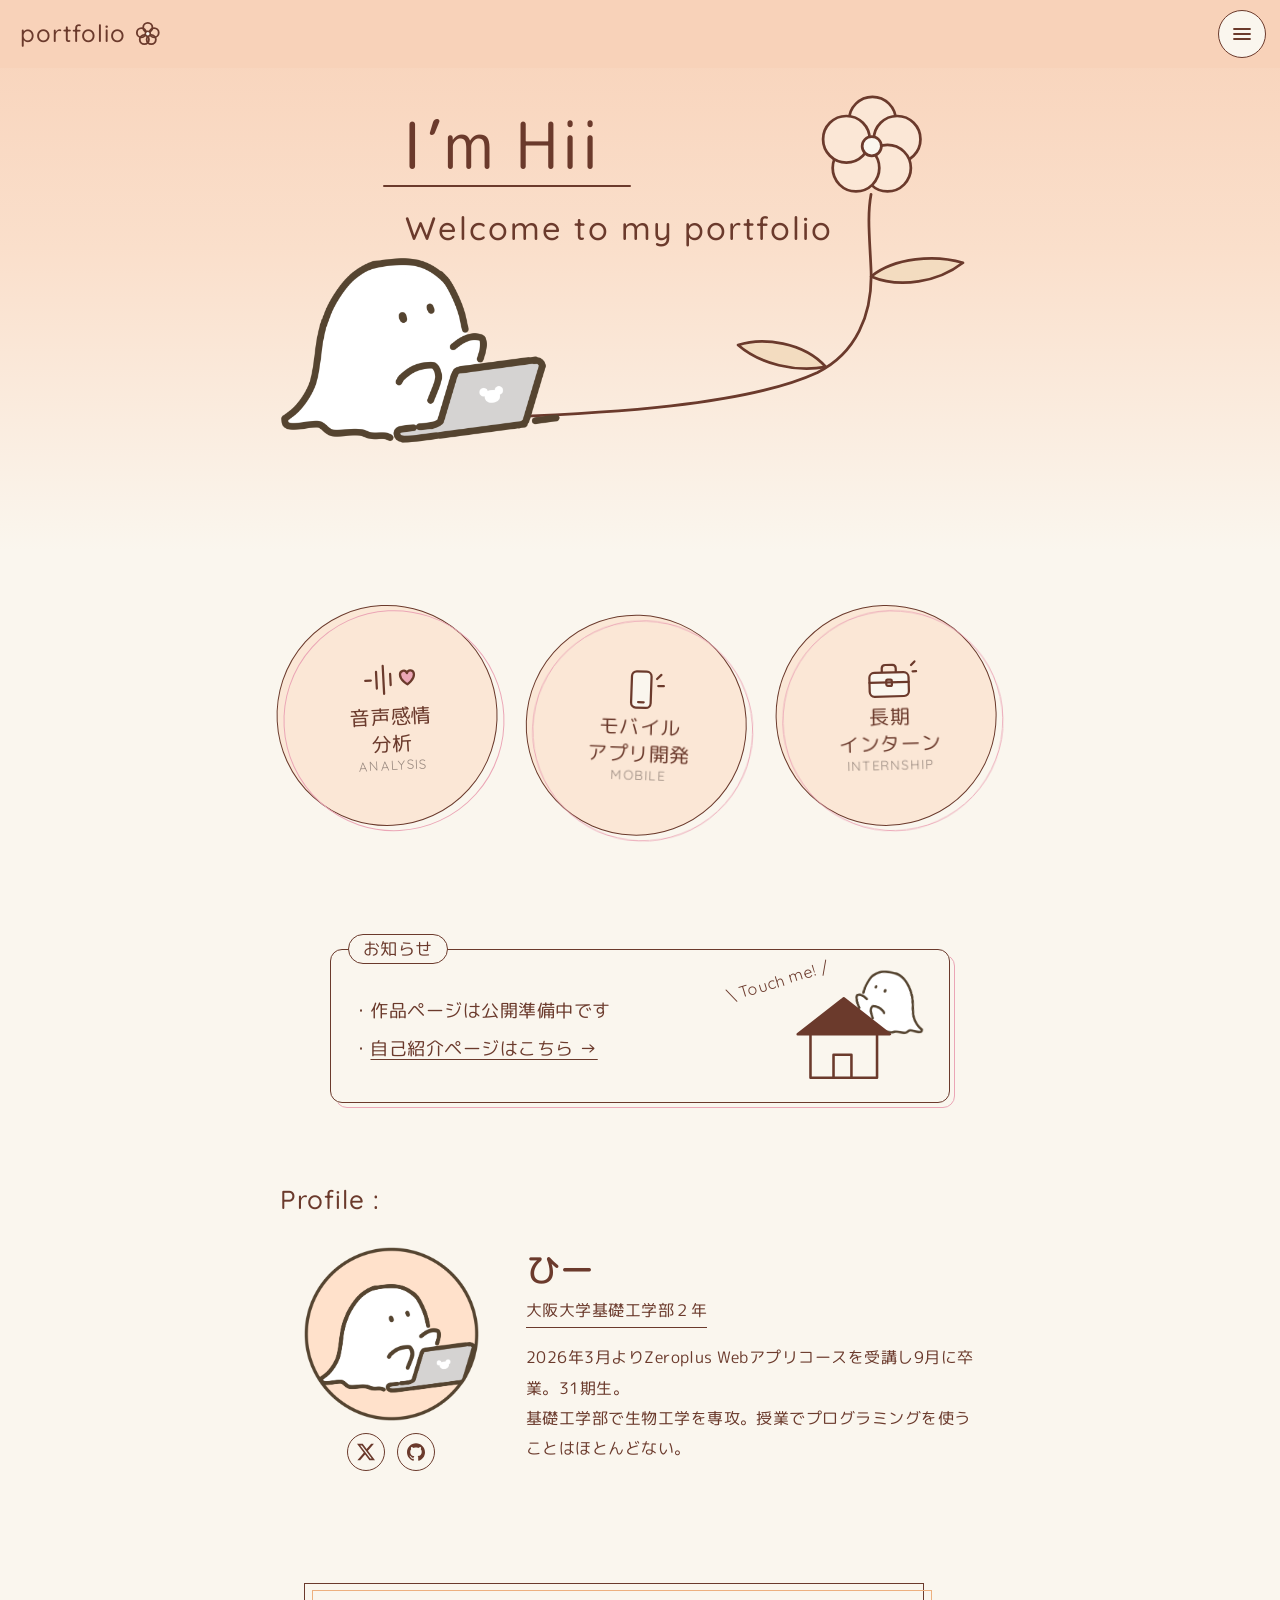
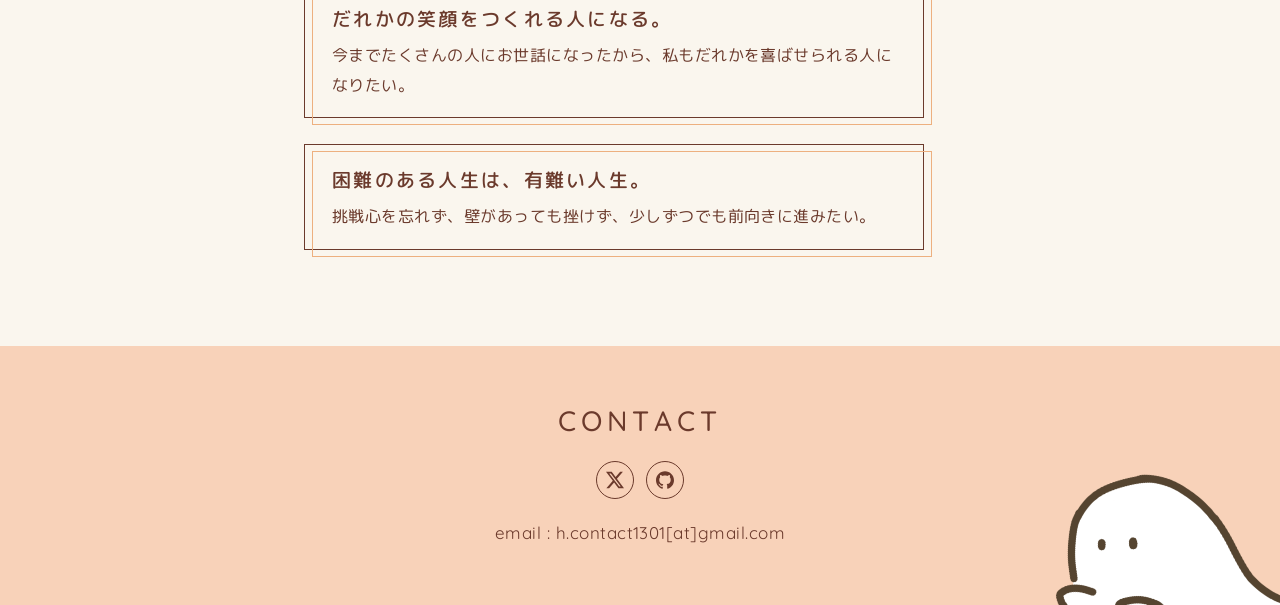
==== commit 3215705a: "ポートフォリオの内容の追加・修正" ====
--- a/index.html
+++ b/index.html
@@ -1,118 +1,308 @@
 <!doctype html>
 <html lang="ja">
-<head>
-<meta charset="utf-8">
-<meta name="viewport" content="width=device-width,initial-scale=1,viewport-fit=cover">
-<title>Hii's portfolio</title>
-<meta name="description" content="大学生ひーのポートフォリオです">
-<link rel="preconnect" href="https://fonts.googleapis.com">
-<link rel="preconnect" href="https://fonts.gstatic.com" crossorigin>
-<link href="https://fonts.googleapis.com/css2?family=M+PLUS+Rounded+1c:wght@400;500&family=Quicksand:wght@400;500;700&display=swap" rel="stylesheet">
-<link rel="stylesheet" href="css/style.css?v=20261107p">
-</head>
-<body>
-
-<!-- ハンバーガーメニュー -->
-<nav class="menu" aria-label="メニュー">
-  <button class="menu-btn" type="button" aria-expanded="false" aria-controls="menu-list" aria-label="メニューを開く">
-    <svg viewBox="0 0 24 24" aria-hidden="true"><path class="menu-btn-open" d="M4 7 H20 M4 12 H20 M4 17 H20"/><path class="menu-btn-close" d="M6 6 L18 18 M18 6 L6 18"/></svg>
-  </button>
-  <ul class="menu-list" id="menu-list" hidden>
-    <li><a href="index.html" aria-current="page">Top</a></li>
-    <li><a href="about.html">About me</a></li>
-    <li class="menu-contact"><a href="#contact">Contact</a></li>
-  </ul>
-</nav>
-
-<!-- ページトップ-->
-<header class="page-top">
-  <div class="topbar">
-    <a class="title" href="index.html">portfolio
-      <svg viewBox="0 0 24 24" aria-hidden="true"><g fill="none" stroke="#6B3A2C" stroke-width="1.6"><circle cx="12" cy="6.5" r="4"/><circle cx="17.5" cy="11" r="4"/><circle cx="15" cy="17" r="4"/><circle cx="9" cy="17" r="4"/><circle cx="6.5" cy="11" r="4"/></g><circle cx="12" cy="12" r="2.2" fill="#FAF6EE" stroke="#6B3A2C" stroke-width="1.4"/></svg>
-    </a>
-  </div>
-  <div class="wrapper">
-    <div class="page-top-box">
-      <svg viewBox="0 0 525 300" aria-hidden="true">
-        <!-- 茎 -->
-        <path class="draw-line" pathLength="1" style="--d:1.6s;--w:.3s" d="M30 228 C 40 250, 80 258, 150 255 C 240 252, 340 246, 392 222 C 420 208, 432 180, 431 148 C 430 124, 428 108, 431 92"/>
-        <!-- 葉 -->
-        <path class="leaf" pathLength="1" style="--w:1.4s" d="M431 152 C 448 138, 478 136, 498 142 C 480 156, 452 161, 431 152 Z"/>
-        <path class="leaf" pathLength="1" style="--w:1.15s" d="M398 218 C 382 200, 352 196, 334 202 C 350 216, 376 222, 398 218 Z"/>
-        <!-- 花びら -->
-        <circle class="petal" pathLength="1" style="--w:1.75s" cx="432" cy="38" r="17"/>
-        <circle class="petal" pathLength="1" style="--w:1.9s" cx="450" cy="52" r="17"/>
-        <circle class="petal" pathLength="1" style="--w:2.05s" cx="443" cy="73" r="17"/>
-        <circle class="petal" pathLength="1" style="--w:2.2s" cx="420" cy="73" r="17"/>
-        <circle class="petal" pathLength="1" style="--w:2.35s" cx="413" cy="52" r="17"/>
-        <circle class="petal" pathLength="1" style="--w:2.55s;fill:#FAF6EE" cx="431.5" cy="57" r="7"/>
-      </svg>
-      <img class="top-ghost" src="images/ghost/normal_ghost.png" alt="パソコンをうつおばけ" width="924" height="614">
-      <h1><span class="t1">I’m Hii</span> <span class="t2">Welcome to my portfolio</span></h1>
-    </div>
-  </div>
-</header>
-
-<main>
-  <!-- 今やっていること -->
-  <section aria-label="今やっていること">
-    <div class="wrapper">
-      <div class="rings">
-        <div class="ring"><p><svg class="icon-in-circle" viewBox="0 0 40 28" aria-hidden="true"><path d="M3 14 H7 M11 8 V20 M16 4 V24 M21 10 V18"/><path d="M28 11 C28 8, 32 7, 33 10 C34 7, 38 8, 38 11 C38 15, 33 18, 33 18 C33 18, 28 15, 28 11 Z" class="filled-color"/></svg>音声感情<br>分析<small>SPEECH</small></p></div>
-        <div class="ring"><p><svg class="icon-in-circle" viewBox="0 0 40 28" aria-hidden="true"><rect x="13" y="1" width="14" height="26" rx="3.5" class="filled-color"/><path d="M18 23 H22"/><path d="M31 6 L34 3 M32 11 H36"/></svg>モバイル<br>アプリ開発<small>MOBILE</small></p></div>
-        <div class="ring"><p><svg class="icon-in-circle" viewBox="0 0 40 28" aria-hidden="true"><path d="M15 9 V6 C15 4.5, 16 3.5, 17.5 3.5 H22.5 C24 3.5, 25 4.5, 25 6 V9"/><rect x="6" y="9" width="28" height="17" rx="3.5" class="filled-color"/><path d="M6 16 H34"/><rect x="18" y="14" width="4" height="4.5" rx="1"/><path d="M36 4 L38.5 1.5 M37 8.5 H39.5"/></svg>長期<br><span class="order">インターン</span><small>INTERNSHIP</small></p></div>
-      </div>
-    </div>
-  </section>
-
-  <!-- お知らせ -->
-  <div class="notice-wrap">
-    <div class="wrapper">
-      <aside class="notice" aria-label="お知らせ">
-        <span class="notice-tag">お知らせ</span>
-        <ul>
-          <li>作品ページは公開準備中です</li>
-          <li><a href="about.html">自己紹介ページはこちら →</a></li>
-        </ul>
-        <a class="house" href="about.html" aria-label="About me を見る">
-          <em>\ Touch me! /</em>
-          <img src="images/ghost/normal_withoutCP_ghost.png" alt="" width="835" height="614">
-          <svg viewBox="0 0 100 80" aria-hidden="true">
-            <!-- 家-->
-            <path class="wall" d="M16 40 L16 74 L68 74 L68 40 Z"/>
-            <path d="M6 40 L42 12 L78 40 Z" fill="#6B3A2C" stroke="#6B3A2C" stroke-width="2" stroke-linejoin="round"/>
-            <g fill="none" stroke="#6B3A2C" stroke-width="2" stroke-linecap="round" stroke-linejoin="round">
-              <path d="M16 40 L16 74 L68 74 L68 40"/>
-              <path d="M34 74 L34 56 L48 56 L48 74"/>
+  <head>
+    <meta charset="utf-8" />
+    <meta
+      name="viewport"
+      content="width=device-width,initial-scale=1,viewport-fit=cover"
+    />
+    <title>Hii's portfolio</title>
+    <meta name="description" content="大学生ひーのポートフォリオです" />
+    <link rel="preconnect" href="https://fonts.googleapis.com" />
+    <link rel="preconnect" href="https://fonts.gstatic.com" crossorigin />
+    <link
+      href="https://fonts.googleapis.com/css2?family=M+PLUS+Rounded+1c:wght@400;500&family=Quicksand:wght@400;500;700&display=swap"
+      rel="stylesheet"
+    />
+    <link rel="stylesheet" href="css/style.css?v=20261107q" />
+  </head>
+  <body>
+    <!-- ハンバーガーメニュー -->
+    <nav class="menu" aria-label="メニュー">
+      <button
+        class="menu-btn"
+        type="button"
+        aria-expanded="false"
+        aria-controls="menu-list"
+        aria-label="メニューを開く"
+      >
+        <svg viewBox="0 0 24 24" aria-hidden="true">
+          <path class="menu-btn-open" d="M4 7 H20 M4 12 H20 M4 17 H20" />
+          <path class="menu-btn-close" d="M6 6 L18 18 M18 6 L6 18" />
+        </svg>
+      </button>
+      <ul class="menu-list" id="menu-list" hidden>
+        <li><a href="index.html" aria-current="page">Top</a></li>
+        <li><a href="about.html">About me</a></li>
+        <li class="menu-contact"><a href="#contact">Contact</a></li>
+      </ul>
+    </nav>
+
+    <!-- ページトップ-->
+    <header class="page-top">
+      <div class="topbar">
+        <a class="title" href="index.html"
+          >portfolio
+          <svg viewBox="0 0 24 24" aria-hidden="true">
+            <g fill="none" stroke="#6B3A2C" stroke-width="1.6">
+              <circle cx="12" cy="6.5" r="4" />
+              <circle cx="17.5" cy="11" r="4" />
+              <circle cx="15" cy="17" r="4" />
+              <circle cx="9" cy="17" r="4" />
+              <circle cx="6.5" cy="11" r="4" />
             </g>
+            <circle
+              cx="12"
+              cy="12"
+              r="2.2"
+              fill="#FAF6EE"
+              stroke="#6B3A2C"
+              stroke-width="1.4"
+            />
           </svg>
         </a>
-      </aside>
-    </div>
-  </div>
-
-  <!-- Profile -->
-  <section aria-labelledby="pf">
-    <div class="wrapper">
-      <h2 class="label" id="pf">Profile :</h2>
-      <div class="profile">
-        <div class="avatar-col">
-          <div class="avatar"><img src="images/ghost/icon_ghost.png" alt="" width="973" height="973"></div>
-          <div class="icons">
-            <a class="icon" href="#" aria-label="X"><svg viewBox="0 0 24 24" aria-hidden="true"><path d="M18.901 1.153h3.68l-8.04 9.19L24 22.846h-7.406l-5.8-7.584-6.638 7.584H.474l8.6-9.83L0 1.154h7.594l5.243 6.932ZM17.61 20.644h2.039L6.486 3.24H4.298Z"/></svg></a>
-            <a class="icon" href="#" aria-label="GitHub"><svg viewBox="0 0 24 24" aria-hidden="true"><path d="M12 .297c-6.63 0-12 5.373-12 12 0 5.303 3.438 9.8 8.205 11.385.6.113.82-.258.82-.577 0-.285-.01-1.04-.015-2.04-3.338.724-4.042-1.61-4.042-1.61C4.422 18.07 3.633 17.7 3.633 17.7c-1.087-.744.084-.729.084-.729 1.205.084 1.838 1.236 1.838 1.236 1.07 1.835 2.809 1.305 3.495.998.108-.776.417-1.305.76-1.605-2.665-.3-5.466-1.332-5.466-5.93 0-1.31.465-2.38 1.235-3.22-.135-.303-.54-1.523.105-3.176 0 0 1.005-.322 3.3 1.23.96-.267 1.98-.399 3-.405 1.02.006 2.04.138 3 .405 2.28-1.552 3.285-1.23 3.285-1.23.645 1.653.24 2.873.12 3.176.765.84 1.23 1.91 1.23 3.22 0 4.61-2.805 5.625-5.475 5.92.42.36.81 1.096.81 2.22 0 1.606-.015 2.896-.015 3.286 0 .315.21.69.825.57C20.565 22.092 24 17.592 24 12.297c0-6.627-5.373-12-12-12"/></svg></a>
+      </div>
+      <div class="wrapper">
+        <div class="page-top-box">
+          <svg viewBox="0 0 525 300" aria-hidden="true">
+            <!-- 茎 -->
+            <path
+              class="draw-line"
+              pathLength="1"
+              style="--d: 1.6s; --w: 0.3s"
+              d="M30 228 C 40 250, 80 258, 150 255 C 240 252, 340 246, 392 222 C 420 208, 432 180, 431 148 C 430 124, 428 108, 431 92"
+            />
+            <!-- 葉 -->
+            <path
+              class="leaf"
+              pathLength="1"
+              style="--w: 1.4s"
+              d="M431 152 C 448 138, 478 136, 498 142 C 480 156, 452 161, 431 152 Z"
+            />
+            <path
+              class="leaf"
+              pathLength="1"
+              style="--w: 1.15s"
+              d="M398 218 C 382 200, 352 196, 334 202 C 350 216, 376 222, 398 218 Z"
+            />
+            <!-- 花びら -->
+            <circle
+              class="petal"
+              pathLength="1"
+              style="--w: 1.75s"
+              cx="432"
+              cy="38"
+              r="17"
+            />
+            <circle
+              class="petal"
+              pathLength="1"
+              style="--w: 1.9s"
+              cx="450"
+              cy="52"
+              r="17"
+            />
+            <circle
+              class="petal"
+              pathLength="1"
+              style="--w: 2.05s"
+              cx="443"
+              cy="73"
+              r="17"
+            />
+            <circle
+              class="petal"
+              pathLength="1"
+              style="--w: 2.2s"
+              cx="420"
+              cy="73"
+              r="17"
+            />
+            <circle
+              class="petal"
+              pathLength="1"
+              style="--w: 2.35s"
+              cx="413"
+              cy="52"
+              r="17"
+            />
+            <circle
+              class="petal"
+              pathLength="1"
+              style="--w: 2.55s; fill: #faf6ee"
+              cx="431.5"
+              cy="57"
+              r="7"
+            />
+          </svg>
+          <img
+            class="top-ghost"
+            src="images/ghost/normal_ghost.png"
+            alt="パソコンをうつおばけ"
+            width="924"
+            height="614"
+          />
+          <h1>
+            <span class="t1">I’m Hii</span>
+            <span class="t2">Welcome to my portfolio</span>
+          </h1>
+        </div>
+      </div>
+    </header>
+
+    <main>
+      <!-- 今やっていること -->
+      <section aria-label="今やっていること">
+        <div class="wrapper">
+          <div class="rings">
+            <div class="ring">
+              <p>
+                <svg
+                  class="icon-in-circle"
+                  viewBox="0 0 40 28"
+                  aria-hidden="true"
+                >
+                  <path d="M3 14 H7 M11 8 V20 M16 4 V24 M21 10 V18" />
+                  <path
+                    d="M28 11 C28 8, 32 7, 33 10 C34 7, 38 8, 38 11 C38 15, 33 18, 33 18 C33 18, 28 15, 28 11 Z"
+                    class="filled-color"
+                  /></svg
+                >音声感情<br />分析<small>ANALYSIS</small>
+              </p>
+            </div>
+            <div class="ring">
+              <p>
+                <svg
+                  class="icon-in-circle"
+                  viewBox="0 0 40 28"
+                  aria-hidden="true"
+                >
+                  <rect
+                    x="13"
+                    y="1"
+                    width="14"
+                    height="26"
+                    rx="3.5"
+                    class="filled-color"
+                  />
+                  <path d="M18 23 H22" />
+                  <path d="M31 6 L34 3 M32 11 H36" /></svg
+                >モバイル<br />アプリ開発<small>MOBILE</small>
+              </p>
+            </div>
+            <div class="ring">
+              <p>
+                <svg
+                  class="icon-in-circle"
+                  viewBox="0 0 40 28"
+                  aria-hidden="true"
+                >
+                  <path
+                    d="M15 9 V6 C15 4.5, 16 3.5, 17.5 3.5 H22.5 C24 3.5, 25 4.5, 25 6 V9"
+                  />
+                  <rect
+                    x="6"
+                    y="9"
+                    width="28"
+                    height="17"
+                    rx="3.5"
+                    class="filled-color"
+                  />
+                  <path d="M6 16 H34" />
+                  <rect x="18" y="14" width="4" height="4.5" rx="1" />
+                  <path d="M36 4 L38.5 1.5 M37 8.5 H39.5" /></svg
+                >長期<br /><span class="order">インターン</span
+                ><small>INTERNSHIP</small>
+              </p>
+            </div>
           </div>
         </div>
-        <div class="name">
-          <h2>ひー</h2>
-          <span class="school-name">大阪大学基礎工学部２年</span>
-          <p class="placeholder">（考え中）</p>
+      </section>
+
+      <!-- お知らせ -->
+      <div class="notice-wrap">
+        <div class="wrapper">
+          <aside class="notice" aria-label="お知らせ">
+            <span class="notice-tag">お知らせ</span>
+            <ul>
+              <li>作品ページは公開準備中です</li>
+              <li><a href="about.html">自己紹介ページはこちら →</a></li>
+            </ul>
+            <a class="house" href="about.html" aria-label="About me を見る">
+              <em>\ Touch me! /</em>
+              <img
+                src="images/ghost/normal_withoutCP_ghost.png"
+                alt=""
+                width="835"
+                height="614"
+              />
+              <svg viewBox="0 0 100 80" aria-hidden="true">
+                <!-- 家-->
+                <path class="wall" d="M16 40 L16 74 L68 74 L68 40 Z" />
+                <path
+                  d="M6 40 L42 12 L78 40 Z"
+                  fill="#6B3A2C"
+                  stroke="#6B3A2C"
+                  stroke-width="2"
+                  stroke-linejoin="round"
+                />
+                <g
+                  fill="none"
+                  stroke="#6B3A2C"
+                  stroke-width="2"
+                  stroke-linecap="round"
+                  stroke-linejoin="round"
+                >
+                  <path d="M16 40 L16 74 L68 74 L68 40" />
+                  <path d="M34 74 L34 56 L48 56 L48 74" />
+                </g>
+              </svg>
+            </a>
+          </aside>
         </div>
       </div>
-    </div>
-  </section>
-
-  <!-- Works (枠のみ用意した)
+
+      <!-- Profile -->
+      <section aria-labelledby="pf">
+        <div class="wrapper">
+          <h2 class="label" id="pf">Profile :</h2>
+          <div class="profile">
+            <div class="avatar-col">
+              <div class="avatar">
+                <img
+                  src="images/ghost/icon_ghost.png"
+                  alt=""
+                  width="973"
+                  height="973"
+                />
+              </div>
+              <div class="icons">
+                <a class="icon" href="https://x.com/hii_code?s=21" target="_blank" rel="noopener noreferrer" aria-label="X"
+                  ><svg viewBox="0 0 24 24" aria-hidden="true">
+                    <path
+                      d="M18.901 1.153h3.68l-8.04 9.19L24 22.846h-7.406l-5.8-7.584-6.638 7.584H.474l8.6-9.83L0 1.154h7.594l5.243 6.932ZM17.61 20.644h2.039L6.486 3.24H4.298Z"
+                    /></svg
+                ></a>
+                <a class="icon" href="https://github.com/hii31-zp" target="_blank" rel="noopener noreferrer" aria-label="GitHub"
+                  ><svg viewBox="0 0 24 24" aria-hidden="true">
+                    <path
+                      d="M12 .297c-6.63 0-12 5.373-12 12 0 5.303 3.438 9.8 8.205 11.385.6.113.82-.258.82-.577 0-.285-.01-1.04-.015-2.04-3.338.724-4.042-1.61-4.042-1.61C4.422 18.07 3.633 17.7 3.633 17.7c-1.087-.744.084-.729.084-.729 1.205.084 1.838 1.236 1.838 1.236 1.07 1.835 2.809 1.305 3.495.998.108-.776.417-1.305.76-1.605-2.665-.3-5.466-1.332-5.466-5.93 0-1.31.465-2.38 1.235-3.22-.135-.303-.54-1.523.105-3.176 0 0 1.005-.322 3.3 1.23.96-.267 1.98-.399 3-.405 1.02.006 2.04.138 3 .405 2.28-1.552 3.285-1.23 3.285-1.23.645 1.653.24 2.873.12 3.176.765.84 1.23 1.91 1.23 3.22 0 4.61-2.805 5.625-5.475 5.92.42.36.81 1.096.81 2.22 0 1.606-.015 2.896-.015 3.286 0 .315.21.69.825.57C20.565 22.092 24 17.592 24 12.297c0-6.627-5.373-12-12-12"
+                    /></svg
+                ></a>
+              </div>
+            </div>
+            <div class="name">
+              <h2>ひー</h2>
+              <span class="school-name">大阪大学基礎工学部２年</span>
+              <p>
+                2026年3月よりZeroplus Webアプリコースを受講し9月に卒業。31期生。<br />基礎工学部で生物工学を専攻。授業でプログラミングを使うことはほとんどない。
+              </p>
+            </div>
+          </div>
+        </div>
+      </section>
+
+      <!-- Works (枠のみ用意した)
   <section aria-labelledby="wk">
     <div class="wrapper">
       <h2 class="label" id="wk">Works :</h2>
@@ -144,32 +334,58 @@
   </section>
   -->
 
-  <!-- 大切にしていること -->
-  <section class="beliefs-section" aria-label="大切にしていること">
-    <div class="wrapper">
-      <div class="beliefs">
-        <div class="box"><h3>だれかの笑顔をつくれる人になる。</h3><p>今までたくさんの人にお世話になったから私もだれかを喜ばせられる人になりたい。</p></div>
-        <div class="box"><h3>困難のある人生は、有難い人生。</h3><p>挑戦心を忘れず、壁があっても挫けず前向きに少しずつ進みたい。</p></div>
-        <span class="scroll-sign" aria-hidden="true">scroll</span>
+      <!-- 大切にしていること -->
+      <section class="beliefs-section" aria-label="大切にしていること">
+        <div class="wrapper">
+          <div class="beliefs">
+            <div class="box">
+              <h3>だれかの笑顔をつくれる人になる。</h3>
+              <p>
+                今までたくさんの人にお世話になったから、私もだれかを喜ばせられる人になりたい。
+              </p>
+            </div>
+            <div class="box">
+              <h3>困難のある人生は、有難い人生。</h3>
+              <p>
+                挑戦心を忘れず、壁があっても挫けず、少しずつでも前向きに進みたい。
+              </p>
+            </div>
+            <span class="scroll-sign" aria-hidden="true">scroll</span>
+          </div>
+        </div>
+      </section>
+    </main>
+
+    <!-- CONTACT-->
+    <footer class="contact" id="contact">
+      <div class="wrapper">
+        <h2>CONTACT</h2>
+        <div class="icons">
+          <a class="icon" href="https://x.com/hii_code?s=21" target="_blank" rel="noopener noreferrer" aria-label="X"
+            ><svg viewBox="0 0 24 24" aria-hidden="true">
+              <path
+                d="M18.901 1.153h3.68l-8.04 9.19L24 22.846h-7.406l-5.8-7.584-6.638 7.584H.474l8.6-9.83L0 1.154h7.594l5.243 6.932ZM17.61 20.644h2.039L6.486 3.24H4.298Z"
+              /></svg
+          ></a>
+          <a class="icon" href="https://github.com/hii31-zp" target="_blank" rel="noopener noreferrer" aria-label="GitHub"
+            ><svg viewBox="0 0 24 24" aria-hidden="true">
+              <path
+                d="M12 .297c-6.63 0-12 5.373-12 12 0 5.303 3.438 9.8 8.205 11.385.6.113.82-.258.82-.577 0-.285-.01-1.04-.015-2.04-3.338.724-4.042-1.61-4.042-1.61C4.422 18.07 3.633 17.7 3.633 17.7c-1.087-.744.084-.729.084-.729 1.205.084 1.838 1.236 1.838 1.236 1.07 1.835 2.809 1.305 3.495.998.108-.776.417-1.305.76-1.605-2.665-.3-5.466-1.332-5.466-5.93 0-1.31.465-2.38 1.235-3.22-.135-.303-.54-1.523.105-3.176 0 0 1.005-.322 3.3 1.23.96-.267 1.98-.399 3-.405 1.02.006 2.04.138 3 .405 2.28-1.552 3.285-1.23 3.285-1.23.645 1.653.24 2.873.12 3.176.765.84 1.23 1.91 1.23 3.22 0 4.61-2.805 5.625-5.475 5.92.42.36.81 1.096.81 2.22 0 1.606-.015 2.896-.015 3.286 0 .315.21.69.825.57C20.565 22.092 24 17.592 24 12.297c0-6.627-5.373-12-12-12"
+              /></svg
+          ></a>
+        </div>
+        <p class="mail">email : h.contact1301[at]gmail.com</p>
       </div>
-    </div>
-  </section>
-</main>
-
-<!-- CONTACT-->
-<footer class="contact" id="contact">
-  <div class="wrapper">
-    <h2>CONTACT</h2>
-    <div class="icons">
-      <a class="icon" href="#" aria-label="X"><svg viewBox="0 0 24 24" aria-hidden="true"><path d="M18.901 1.153h3.68l-8.04 9.19L24 22.846h-7.406l-5.8-7.584-6.638 7.584H.474l8.6-9.83L0 1.154h7.594l5.243 6.932ZM17.61 20.644h2.039L6.486 3.24H4.298Z"/></svg></a>
-      <a class="icon" href="#" aria-label="GitHub"><svg viewBox="0 0 24 24" aria-hidden="true"><path d="M12 .297c-6.63 0-12 5.373-12 12 0 5.303 3.438 9.8 8.205 11.385.6.113.82-.258.82-.577 0-.285-.01-1.04-.015-2.04-3.338.724-4.042-1.61-4.042-1.61C4.422 18.07 3.633 17.7 3.633 17.7c-1.087-.744.084-.729.084-.729 1.205.084 1.838 1.236 1.838 1.236 1.07 1.835 2.809 1.305 3.495.998.108-.776.417-1.305.76-1.605-2.665-.3-5.466-1.332-5.466-5.93 0-1.31.465-2.38 1.235-3.22-.135-.303-.54-1.523.105-3.176 0 0 1.005-.322 3.3 1.23.96-.267 1.98-.399 3-.405 1.02.006 2.04.138 3 .405 2.28-1.552 3.285-1.23 3.285-1.23.645 1.653.24 2.873.12 3.176.765.84 1.23 1.91 1.23 3.22 0 4.61-2.805 5.625-5.475 5.92.42.36.81 1.096.81 2.22 0 1.606-.015 2.896-.015 3.286 0 .315.21.69.825.57C20.565 22.092 24 17.592 24 12.297c0-6.627-5.373-12-12-12"/></svg></a>
-    </div>
-    <p class="mail">email : <span class="placeholder">（メールアドレス）</span></p>
-  </div>
-  <img class="contact-ghost" src="images/ghost/normal_withoutCP_ghost.png" alt="" width="835" height="614">
-</footer>
-
-<script src="js/scroll-hidden.js"></script>
-<script src="js/menu.js"></script>
-</body>
+      <img
+        class="contact-ghost"
+        src="images/ghost/normal_withoutCP_ghost.png"
+        alt=""
+        width="835"
+        height="614"
+      />
+    </footer>
+
+    <script src="js/scroll-hidden.js"></script>
+    <script src="js/menu.js"></script>
+  </body>
 </html>
--- a/css/style.css
+++ b/css/style.css
@@ -238,6 +238,15 @@
   height: 18px;
   fill: var(--text);
 }
+/* ホバーで色を反転 */
+.icon:hover,
+.icon:focus-visible {
+  background: var(--text);
+}
+.icon:hover svg,
+.icon:focus-visible svg {
+  fill: var(--paper);
+}
 
 /* scroll。*/
 .scroll-sign {
@@ -1229,6 +1238,7 @@
 .motto p {
   margin: 0;
   max-width: 34em;
+  padding-bottom: 20px;
 }
 
 @media (max-width: 600px) {
